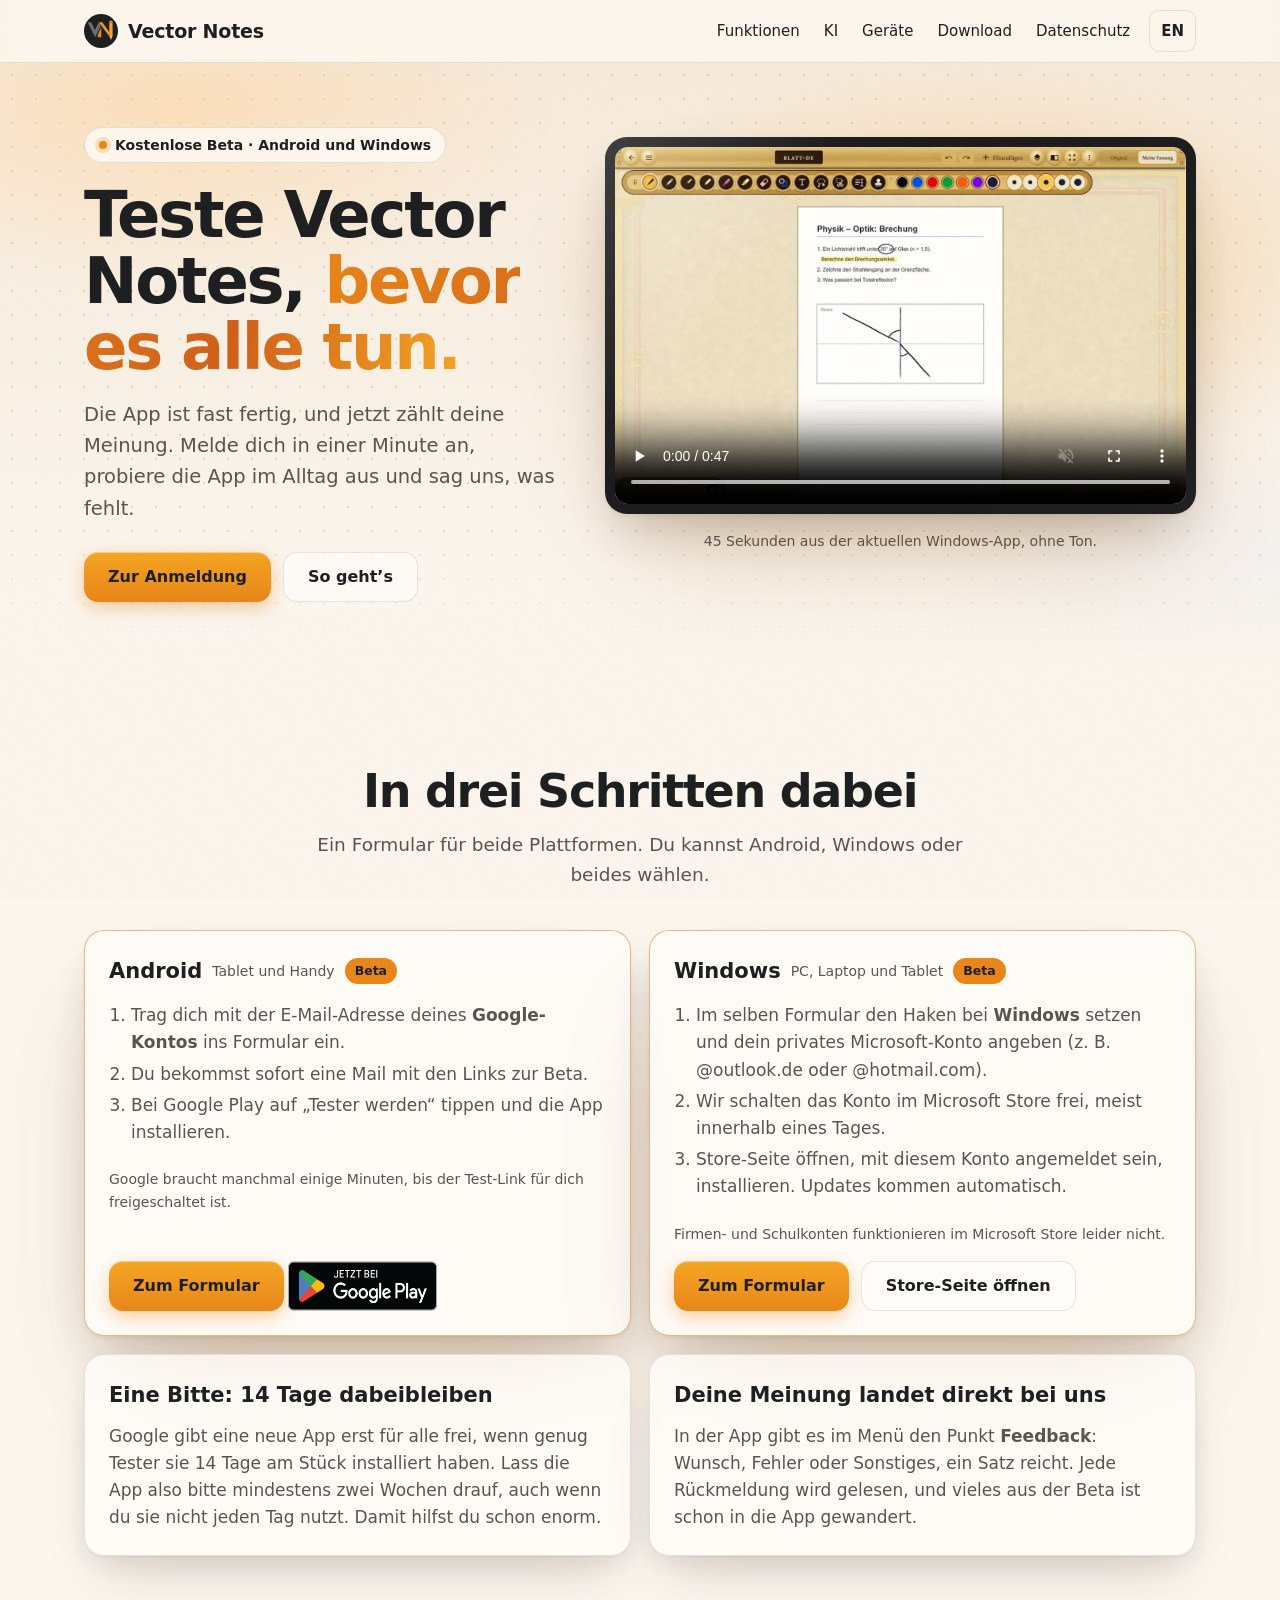
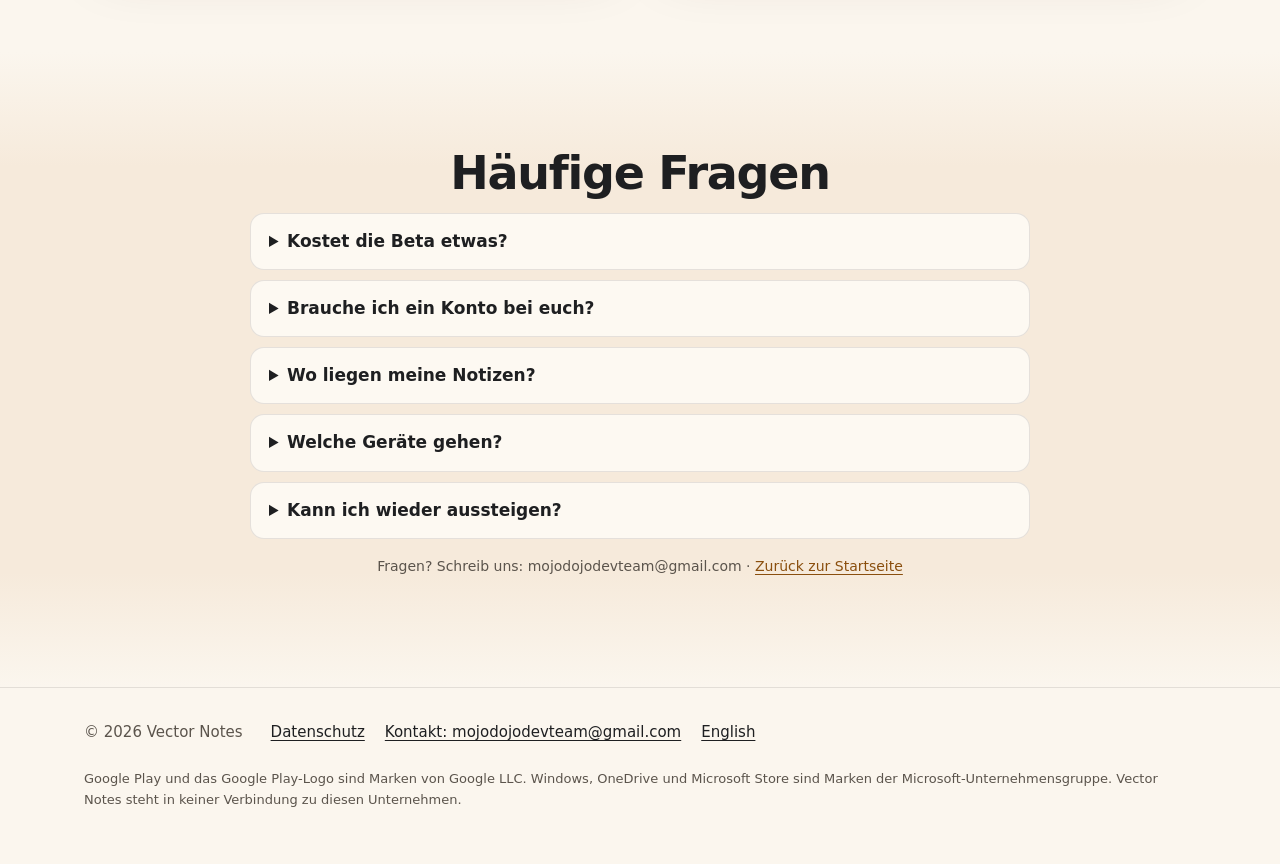
==== beta/index.html @ 4ed4c6bd "Beta-Seite /beta (de/en) mit 45-Sekunden-Video, Windows-Beta, Design-Bilder - Neue Seite /beta und /" ====
<!doctype html>
<html lang="de">
<head>
<meta charset="utf-8">
<meta name="viewport" content="width=device-width, initial-scale=1">
<title>Vector Notes Beta testen – Android und Windows</title>
<meta name="description" content="Jetzt Beta-Tester für Vector Notes werden: kostenlos für Android-Tablets, Handys und Windows. In einer Minute angemeldet.">
<meta name="robots" content="index,follow">
<link rel="canonical" href="https://vectornotes.de/beta/">
<link rel="alternate" hreflang="de" href="https://vectornotes.de/beta/">
<link rel="alternate" hreflang="en" href="https://vectornotes.de/en/beta/">
<link rel="alternate" hreflang="x-default" href="https://vectornotes.de/beta/">
<meta name="theme-color" content="#fbf3e8" media="(prefers-color-scheme: light)">
<meta name="theme-color" content="#121110" media="(prefers-color-scheme: dark)">
<link rel="icon" href="/favicon.svg" type="image/svg+xml">
<link rel="icon" href="/img/icon-192.png" type="image/png" sizes="192x192">
<link rel="apple-touch-icon" href="/img/apple-touch-icon.png">
<meta property="og:type" content="website">
<meta property="og:site_name" content="Vector Notes">
<meta property="og:title" content="Vector Notes Beta testen – Android und Windows">
<meta property="og:description" content="Jetzt Beta-Tester für Vector Notes werden: kostenlos für Android-Tablets, Handys und Windows. In einer Minute angemeldet.">
<meta property="og:url" content="https://vectornotes.de/beta/">
<meta property="og:image" content="https://vectornotes.de/img/og-de.jpg">
<meta property="og:image:width" content="1024">
<meta property="og:image:height" content="500">
<meta property="og:locale" content="de_DE">
<meta name="twitter:card" content="summary_large_image">
<link rel="stylesheet" href="/assets/site.css?v=6">
<style>
.beta-hero .hero-raster{grid-template-columns:1fr 1.25fr}
.beta-video{border-radius:18px;padding:8px}
.beta-video video{display:block;width:100%;height:auto;border-radius:11px;background:#000}
.beta-schritte{display:grid;grid-template-columns:1fr 1fr;gap:18px}
.beta-schritte .p h3 small{font-size:14px;font-weight:500;color:var(--leise)}
.beta-schritte .p .hinweis{font-size:14px}
.beta-zwei{display:grid;grid-template-columns:1fr 1fr;gap:18px;margin-top:18px}
.beta-faq{max-width:780px;margin:0 auto;display:grid;gap:10px}
.beta-faq details{background:var(--karte);border:1px solid var(--linie);border-radius:14px;padding:14px 18px}
.beta-faq summary{cursor:pointer;font-weight:650}
.beta-faq p{margin:8px 0 0;color:var(--leise)}
@media (max-width:900px){.beta-hero .hero-raster,.beta-schritte,.beta-zwei{grid-template-columns:1fr}}
</style>
<script>document.documentElement.classList.add('js')</script>
</head>
<body>
<a class="skip" href="#inhalt">Zum Inhalt springen</a>
<header class="kopf"><div class="wrap">
<a class="marke" href="/"><img src="/favicon.svg" width="34" height="34" alt="">Vector Notes</a>
<nav aria-label="Hauptmenü"><a class="weg" href="/#alles">Funktionen</a><a class="weg" href="/#ki">KI</a><a class="weg" href="/#geraete">Geräte</a><a class="weg" href="/#plattformen">Download</a><a class="weg2" href="/datenschutz/">Datenschutz</a><a class="sprache" href="/en/beta/" hreflang="en" lang="en" title="English">EN</a></nav>
</div></header>
<main id="inhalt">
<section class="hero beta-hero"><div class="licht" aria-hidden="true"></div><div class="wrap hero-raster">
<div class="hero-text">
<span class="beta-chip">Kostenlose Beta · Android und Windows</span>
<h1>Teste Vector Notes, <em>bevor es alle tun.</em></h1>
<p class="lead">Die App ist fast fertig, und jetzt zählt deine Meinung. Melde dich in einer Minute an, probiere die App im Alltag aus und sag uns, was fehlt.</p>
<div class="aktionen">
<a class="knopf haupt" href="https://forms.gle/gsiJugk7ive3VTEFA" rel="noopener">Zur Anmeldung</a>
<a class="knopf zweit" href="#schritte">So geht’s</a>
</div>
</div>
<figure class="hero-buehne" style="margin:0"><div class="geraet tablet beta-video"><video controls muted loop playsinline preload="metadata" width="1440" height="900" poster="/video/rundgang-de.webp?v=1" aria-label="Vector Notes in 45 Sekunden: Schreiben, Formen, Dokumente und Designs">
<source src="/video/rundgang-de.webm?v=1" type="video/webm"><source src="/video/rundgang-de.mp4?v=1" type="video/mp4"></video></div>
<figcaption class="klein mitte">45 Sekunden aus der aktuellen Windows-App, ohne Ton.</figcaption></figure>
</div></section>

<section class="block" id="schritte" aria-labelledby="h-s"><div class="wrap">
<div class="kopfzeile"><h2 id="h-s">In drei Schritten dabei</h2><p class="einleitung">Ein Formular für beide Plattformen. Du kannst Android, Windows oder beides wählen.</p></div>
<div class="beta-schritte">
<article class="p haupt-p" id="android"><h3>Android <small>Tablet und Handy</small> <span class="status an">Beta</span></h3>
<ol><li>Trag dich mit der E-Mail-Adresse deines <b>Google-Kontos</b> ins Formular ein.</li><li>Du bekommst sofort eine Mail mit den Links zur Beta.</li><li>Bei Google Play auf „Tester werden“ tippen und die App installieren.</li></ol>
<p class="hinweis">Google braucht manchmal einige Minuten, bis der Test-Link für dich freigeschaltet ist.</p>
<div class="aktionen"><a class="knopf haupt" href="https://forms.gle/gsiJugk7ive3VTEFA" rel="noopener">Zum Formular</a>
<a class="badge-play" href="https://play.google.com/apps/testing/app.vectornotes" rel="noopener"><img src="/img/google-play-de.png" width="646" height="250" alt="Jetzt bei Google Play" loading="lazy"></a></div>
</article>
<article class="p haupt-p" id="windows"><h3>Windows <small>PC, Laptop und Tablet</small> <span class="status an">Beta</span></h3>
<ol><li>Im selben Formular den Haken bei <b>Windows</b> setzen und dein privates Microsoft-Konto angeben (z.&nbsp;B. @outlook.de oder @hotmail.com).</li><li>Wir schalten das Konto im Microsoft Store frei, meist innerhalb eines Tages.</li><li>Store-Seite öffnen, mit diesem Konto angemeldet sein, installieren. Updates kommen automatisch.</li></ol>
<p class="hinweis">Firmen- und Schulkonten funktionieren im Microsoft Store leider nicht.</p>
<div class="aktionen"><a class="knopf haupt" href="https://forms.gle/gsiJugk7ive3VTEFA" rel="noopener">Zum Formular</a>
<a class="knopf zweit" href="https://apps.microsoft.com/detail/restricted/9N9Q262PTVDD" rel="noopener">Store-Seite öffnen</a></div>
</article>
</div>
<div class="beta-zwei">
<article class="p"><h3>Eine Bitte: 14 Tage dabeibleiben</h3><p>Google gibt eine neue App erst für alle frei, wenn genug Tester sie 14 Tage am Stück installiert haben. Lass die App also bitte mindestens zwei Wochen drauf, auch wenn du sie nicht jeden Tag nutzt. Damit hilfst du schon enorm.</p></article>
<article class="p"><h3>Deine Meinung landet direkt bei uns</h3><p>In der App gibt es im Menü den Punkt <b>Feedback</b>: Wunsch, Fehler oder Sonstiges, ein Satz reicht. Jede Rückmeldung wird gelesen, und vieles aus der Beta ist schon in die App gewandert.</p></article>
</div>
</div></section>

<section class="block farbig" aria-labelledby="h-f"><div class="wrap">
<div class="kopfzeile"><h2 id="h-f">Häufige Fragen</h2></div>
<div class="beta-faq"><details><summary>Kostet die Beta etwas?</summary><p>Nein. Die Beta ist kostenlos, ohne Werbung und ohne Abo.</p></details><details><summary>Brauche ich ein Konto bei euch?</summary><p>Nein. Für die Anmeldung reicht die Adresse deines Google- bzw. Microsoft-Kontos, damit der Store dich freischalten kann. In der App selbst brauchst du kein Konto.</p></details><details><summary>Wo liegen meine Notizen?</summary><p>Auf deinem Gerät. Wenn du willst, gleicht die App sie über dein eigenes Google Drive oder OneDrive ab. Details stehen in der <a href="/datenschutz/">Datenschutzerklärung</a>.</p></details><details><summary>Welche Geräte gehen?</summary><p>Android-Tablets und -Handys sowie Windows-PCs, -Laptops und -Tablets. Am besten mit Stift, es geht aber auch mit Finger, Maus und Tastatur.</p></details><details><summary>Kann ich wieder aussteigen?</summary><p>Ja, jederzeit: App deinstallieren und bei Google Play „Test verlassen“ wählen.</p></details></div>
<p class="klein mitte">Fragen? Schreib uns: mojodojodevteam@gmail.com · <a href="/">Zurück zur Startseite</a></p>
</div></section>
</main>
<footer class="fuss"><div class="wrap">
<span>© 2026 Vector Notes</span>
<nav aria-label="Footer"><a href="/datenschutz/">Datenschutz</a><a href="mailto:mojodojodevteam@gmail.com">Kontakt: mojodojodevteam@gmail.com</a><a href="/en/beta/" hreflang="en">English</a></nav>
<p class="marken">Google Play und das Google Play-Logo sind Marken von Google LLC. Windows, OneDrive und Microsoft Store sind Marken der Microsoft-Unternehmensgruppe. Vector Notes steht in keiner Verbindung zu diesen Unternehmen.</p>
</div></footer>
<script src="/assets/site.js?v=6" defer></script>
</body>
</html>
---- assets/site.css ----
/* Vector Notes – Produktseite. Farben und Schrift wie in der App (src/index.css) und den Store-Grafiken.
   Keine externen Schriften, keine Bibliotheken. Bewegung nur ohne „Bewegung reduzieren“. */
:root {
  color-scheme: light dark;
  --bg: #fbf6ee;
  --bg-2: #f6eadb;
  --karte: rgba(255, 253, 249, 0.78);
  --karte-voll: #fffdf9;
  --text: #1e1f21;
  --leise: #5b544c;
  --linie: rgba(30, 31, 33, 0.11);
  --punkt: rgba(160, 110, 50, 0.22);
  --orange: #e8861a;
  --orange-hell: #f5a623;
  --primary: #8a4f0e;
  --knopf-text: #1e1f21;
  --rahmen: #1d1d1f;
  --glanz: rgba(255, 255, 255, 0.65);
  --licht-1: rgba(245, 166, 35, 0.28);
  --licht-2: rgba(255, 214, 160, 0.55);
  --licht-3: rgba(120, 160, 255, 0.10);
  --schatten: 0 1px 2px rgba(60, 35, 10, 0.06), 0 8px 24px rgba(60, 35, 10, 0.08), 0 30px 60px -20px rgba(60, 35, 10, 0.18);
  --schatten-gross: 0 2px 4px rgba(60, 35, 10, 0.06), 0 24px 48px -12px rgba(60, 35, 10, 0.22), 0 60px 120px -40px rgba(140, 80, 20, 0.30);
  --rund: 20px;
  --max: 1160px;
  --sans: "Segoe UI Variable Display", "Segoe UI", system-ui, -apple-system, Roboto, "Helvetica Neue", Arial, sans-serif;
  --hand: "Segoe Print", "Bradley Hand", "Comic Neue", "Chalkboard SE", cursive;
  --korn: url("data:image/svg+xml,%3Csvg xmlns='http://www.w3.org/2000/svg' width='160' height='160'%3E%3Cfilter id='n'%3E%3CfeTurbulence type='fractalNoise' baseFrequency='.85' numOctaves='3' stitchTiles='stitch'/%3E%3CfeColorMatrix values='0 0 0 0 .45 0 0 0 0 .32 0 0 0 0 .18 0 0 0 .55 0'/%3E%3C/filter%3E%3Crect width='100%25' height='100%25' filter='url(%23n)'/%3E%3C/svg%3E");
}
@media (prefers-color-scheme: dark) {
  :root {
    --bg: #121110;
    --bg-2: #191612;
    --karte: rgba(32, 30, 28, 0.72);
    --karte-voll: #1d1b19;
    --text: #efebe6;
    --leise: #b7afa5;
    --linie: rgba(255, 255, 255, 0.10);
    --punkt: rgba(255, 190, 120, 0.12);
    --primary: #f0b25a;
    --rahmen: #050505;
    --glanz: rgba(255, 255, 255, 0.10);
    --licht-1: rgba(232, 134, 26, 0.22);
    --licht-2: rgba(232, 134, 26, 0.08);
    --licht-3: rgba(110, 140, 255, 0.10);
    --schatten: 0 1px 2px rgba(0, 0, 0, 0.4), 0 8px 24px rgba(0, 0, 0, 0.35), 0 30px 60px -20px rgba(0, 0, 0, 0.6);
    --schatten-gross: 0 2px 4px rgba(0, 0, 0, 0.4), 0 24px 48px -12px rgba(0, 0, 0, 0.6), 0 60px 120px -40px rgba(232, 134, 26, 0.18);
  }
}
* { box-sizing: border-box; }
html { scroll-behavior: smooth; -webkit-text-size-adjust: 100%; }
html, body { overflow-x: clip; }
body { margin: 0; background: var(--bg); color: var(--text); font: 17px/1.6 var(--sans); }
/* Papierkorn ueber der ganzen Seite, sehr leise */
body::before { content: ""; position: fixed; inset: 0; pointer-events: none; z-index: 100; background: var(--korn); opacity: .05; mix-blend-mode: multiply; }
@media (prefers-color-scheme: dark) { body::before { mix-blend-mode: screen; opacity: .035; } }
img, video { max-width: 100%; height: auto; display: block; }
a { color: var(--primary); text-underline-offset: 3px; }
a:focus-visible, button:focus-visible, summary:focus-visible, [tabindex]:focus-visible { outline: 3px solid var(--orange); outline-offset: 3px; border-radius: 8px; }
.wrap { max-width: var(--max); margin: 0 auto; padding: 0 16px; }
@media (min-width: 700px) { .wrap { padding: 0 24px; } }
.skip { position: absolute; left: -9999px; top: 8px; background: var(--karte-voll); padding: 8px 12px; z-index: 200; }
.skip:focus { left: 8px; }
.mitte { text-align: center; }

/* Kopf: Glas */
.kopf { position: sticky; top: 0; z-index: 50; background: color-mix(in srgb, var(--bg) 72%, transparent);
  backdrop-filter: saturate(1.6) blur(16px); -webkit-backdrop-filter: saturate(1.6) blur(16px); border-bottom: 1px solid var(--linie); }
.kopf .wrap { display: flex; align-items: center; gap: 16px; min-height: 62px; }
.marke { display: flex; align-items: center; gap: 10px; color: var(--text); text-decoration: none; font-weight: 800; font-size: 19px; letter-spacing: -0.01em; }
.marke img { width: 34px; height: 34px; }
.kopf nav { margin-left: auto; display: flex; align-items: center; gap: 2px; }
.kopf nav a { color: var(--text); text-decoration: none; font-size: 15px; padding: 8px 11px; border-radius: 10px; transition: background .2s; }
.kopf nav a:hover { background: var(--linie); }
.kopf nav a.sprache { border: 1px solid var(--linie); font-weight: 600; margin-left: 6px; }
@media (max-width: 860px) { .kopf nav a.weg { display: none; } }

/* Hero */
.hero { position: relative; overflow: hidden; padding-bottom: 28px;
  background: radial-gradient(var(--punkt) 1.1px, transparent 1.25px) 0 0 / 24px 24px, linear-gradient(180deg, var(--bg-2), var(--bg) 85%); }
.hero::after { content: ""; position: absolute; inset: auto 0 0 0; height: 160px; background: linear-gradient(transparent, var(--bg)); pointer-events: none; }
.licht { position: absolute; inset: -20% -10% auto -10%; height: 140%; pointer-events: none;
  background: radial-gradient(40% 35% at 72% 38%, var(--licht-1), transparent 70%), radial-gradient(35% 30% at 20% 20%, var(--licht-2), transparent 70%), radial-gradient(30% 30% at 90% 80%, var(--licht-3), transparent 70%); }
.hero-raster { position: relative; z-index: 1; display: grid; grid-template-columns: 1fr 1.3fr; gap: 48px; align-items: center; padding-top: 64px; padding-bottom: 40px; }
.beta-chip { display: inline-flex; align-items: center; gap: 8px; font-size: 14px; font-weight: 600; padding: 6px 14px; border-radius: 999px;
  background: var(--karte); border: 1px solid var(--linie); color: var(--text); backdrop-filter: blur(8px); -webkit-backdrop-filter: blur(8px); }
.beta-chip::before { content: ""; width: 8px; height: 8px; border-radius: 50%; background: var(--orange); box-shadow: 0 0 0 4px color-mix(in srgb, var(--orange) 22%, transparent); }
.beta-chip svg { width: 18px; height: 18px; color: var(--orange); }
.ki-chip::before { display: none; }
h1 { font-size: clamp(38px, 5.4vw, 64px); line-height: 1.03; letter-spacing: -0.035em; margin: 20px 0 18px; font-weight: 800; }
h1 em { font-style: normal; background: linear-gradient(100deg, var(--orange), #d0601a 60%, var(--orange-hell)); -webkit-background-clip: text; background-clip: text; color: transparent; }
.lead { font-size: clamp(17px, 1.6vw, 19.5px); color: var(--leise); margin: 0 0 28px; max-width: 34em; }
.aktionen { display: flex; flex-wrap: wrap; align-items: center; gap: 12px; }
.knopf { display: inline-flex; align-items: center; justify-content: center; gap: 8px; min-height: 50px; padding: 0 24px; border-radius: 14px;
  font-weight: 700; font-size: 16px; text-decoration: none; border: 0; cursor: pointer; transition: transform .2s, box-shadow .2s, background .2s; }
.knopf.haupt { background: linear-gradient(180deg, var(--orange-hell), var(--orange)); color: var(--knopf-text);
  box-shadow: 0 1px 0 rgba(255, 255, 255, .45) inset, 0 6px 18px rgba(232, 134, 26, 0.38); }
.knopf.haupt:hover { transform: translateY(-1px); box-shadow: 0 1px 0 rgba(255, 255, 255, .45) inset, 0 10px 26px rgba(232, 134, 26, 0.45); }
.knopf.zweit { background: var(--karte); color: var(--text); border: 1px solid var(--linie); }
.badge-play { display: inline-block; line-height: 0; }
.badge-play img { height: 64px; width: auto; margin: -8px; } /* offizielles Abzeichen, unveraendert, eigener Rand im Bild */
.klein { font-size: 14px; color: var(--leise); margin-top: 16px; }
@media (max-width: 900px) { .hero-raster { grid-template-columns: 1fr; padding-top: 40px; gap: 36px; } }

/* Geraete-Rahmen */
.geraet { position: relative; background: var(--rahmen); box-shadow: var(--schatten-gross); }
.geraet img, .geraet video { width: 100%; }
.geraet::after { content: ""; position: absolute; inset: 0; border-radius: inherit; pointer-events: none;
  background: linear-gradient(125deg, var(--glanz), transparent 28%, transparent 70%, rgba(255, 255, 255, .06)); mix-blend-mode: soft-light; }
.geraet.tablet { border-radius: 22px; padding: 10px; }
.geraet.tablet img, .geraet.tablet video { border-radius: 13px; aspect-ratio: 16 / 10; object-fit: cover; background: #e9e4dc; }
.geraet.tablet.klein { border-radius: 18px; padding: 8px; }
.geraet.tablet.klein video { border-radius: 11px; }
.geraet.handy { border-radius: 30px; padding: 7px; }
.geraet.handy img { border-radius: 24px; aspect-ratio: 1082 / 2402; object-fit: cover; }
.hero-buehne { position: relative; perspective: 1400px; padding: 0 0 40px; }
.hero-buehne .tablet { transform-origin: 50% 50%; }
.hero-buehne .handy { position: absolute; width: 23%; min-width: 108px; right: -2%; bottom: 0; transform: rotate(4deg); }
@media (max-width: 900px) { .hero-buehne .handy { right: 2%; } }

/* Vertrauensleiste */
.vertrauen { position: relative; z-index: 1; display: flex; flex-wrap: wrap; justify-content: center; gap: 10px; list-style: none; margin: 8px auto 0; padding-top: 0; padding-bottom: 0; }
.vertrauen li { font-size: 14.5px; font-weight: 600; padding: 8px 14px 8px 32px; border-radius: 999px; background: var(--karte); border: 1px solid var(--linie);
  position: relative; backdrop-filter: blur(8px); -webkit-backdrop-filter: blur(8px); }
.vertrauen li::before { content: ""; position: absolute; left: 13px; top: 50%; width: 10px; height: 6px; margin-top: -5px; border: solid var(--orange); border-width: 0 0 2.5px 2.5px; transform: rotate(-45deg); }

/* Abschnitte */
section.block { position: relative; padding: 96px 0; }
section.block.farbig { background: linear-gradient(180deg, var(--bg), var(--bg-2) 18%, var(--bg-2) 82%, var(--bg)); }
h2 { font-size: clamp(30px, 3.8vw, 46px); line-height: 1.1; letter-spacing: -0.028em; margin: 0 0 14px; font-weight: 800; }
.einleitung { color: var(--leise); max-width: 680px; margin: 0 0 40px; font-size: 18.5px; }
.kopfzeile { text-align: center; }
.kopfzeile .einleitung { margin-left: auto; margin-right: auto; }
@media (max-width: 700px) { section.block { padding: 68px 0; } }

/* Alles in einer App */
.saeulen { display: grid; grid-template-columns: repeat(4, 1fr); gap: 18px; position: relative; }
.saeulen::before { content: ""; position: absolute; left: 10%; right: 10%; top: 44px; height: 2px; background: repeating-linear-gradient(90deg, var(--orange) 0 8px, transparent 8px 16px); opacity: .35; }
.saeule, .f, .p { background: var(--karte); border: 1px solid var(--linie); border-radius: var(--rund); padding: 24px; box-shadow: var(--schatten);
  backdrop-filter: blur(10px); -webkit-backdrop-filter: blur(10px); transition: transform .35s cubic-bezier(.2, .7, .2, 1), box-shadow .35s; }
.saeule { position: relative; text-align: center; }
.saeule svg, .f svg, .spot-text svg { width: 44px; height: 44px; padding: 10px; border-radius: 14px; color: var(--orange);
  background: linear-gradient(145deg, color-mix(in srgb, var(--orange) 16%, var(--karte-voll)), var(--karte-voll)); border: 1px solid var(--linie); margin-bottom: 12px; }
.saeule svg { width: 56px; height: 56px; padding: 13px; border-radius: 18px; }
.saeule h3, .f h3 { margin: 0 0 6px; font-size: 19px; letter-spacing: -0.01em; }
.saeule p, .f p { margin: 0; color: var(--leise); font-size: 15.5px; }
@media (hover: hover) { .saeule:hover, .f:hover { transform: translateY(-4px); box-shadow: var(--schatten-gross); } }
@media (max-width: 960px) { .saeulen { grid-template-columns: repeat(2, 1fr); } .saeulen::before { display: none; } }
@media (max-width: 520px) { .saeulen { grid-template-columns: 1fr; } }

/* Karussell (Videos und Bilder): Scroll-Snap, Wischen, Pfeile, Reiter */
.karussell { position: relative; width: 100vw; margin-left: calc(50% - 50vw); }
.spur { display: flex; gap: 22px; overflow-x: auto; scroll-snap-type: x mandatory; scroll-behavior: smooth; scrollbar-width: none; padding: 10px 4px 26px; overscroll-behavior-x: contain; }
.spur::-webkit-scrollbar { display: none; }
.folie { flex: 0 0 auto; scroll-snap-align: center; margin: 0; }
.clips-k .folie { width: min(900px, 88%); transition: opacity .4s, transform .5s cubic-bezier(.2, .7, .2, 1); }
.clips-k .folie:not(.aktiv) { opacity: .45; transform: scale(.94); }
.clips-k .spur { padding-left: calc(50vw - min(450px, 44vw)); padding-right: calc(50vw - min(450px, 44vw)); }
.bilder-k .spur { padding-left: calc(50vw - min(380px, 43vw)); padding-right: calc(50vw - min(380px, 43vw)); }
.clip figcaption { padding: 16px 6px 0; text-align: center; }
.clip figcaption b { display: block; font-size: 18px; }
.clip figcaption span { color: var(--leise); font-size: 15.5px; }
.reiter { display: flex; flex-wrap: wrap; justify-content: center; gap: 6px; margin: 0 auto 18px; padding: 5px; width: fit-content; max-width: 100%;
  border-radius: 999px; background: var(--karte); border: 1px solid var(--linie); backdrop-filter: blur(10px); -webkit-backdrop-filter: blur(10px); }
.reiter button { font: inherit; font-size: 14.5px; font-weight: 600; border: 0; background: transparent; color: var(--text); padding: 8px 16px; border-radius: 999px; cursor: pointer; transition: background .25s, color .25s; }
.reiter button[aria-selected="true"] { background: var(--text); color: var(--bg); }
.steuer { display: flex; justify-content: center; align-items: center; gap: 14px; }
.pfeil { width: 46px; height: 46px; border-radius: 50%; border: 1px solid var(--linie); background: var(--karte); color: var(--text); font-size: 26px; line-height: 1;
  cursor: pointer; box-shadow: var(--schatten); transition: transform .2s; backdrop-filter: blur(8px); -webkit-backdrop-filter: blur(8px); }
.pfeil:hover { transform: scale(1.06); }
.pfeil:disabled { opacity: .35; cursor: default; transform: none; }
.punkte { display: flex; gap: 6px; }
.punkte i { width: 7px; height: 7px; border-radius: 50%; background: var(--linie); transition: width .3s, background .3s; }
.punkte i.an { width: 22px; border-radius: 4px; background: var(--orange); }
.bilder-k .folie { width: min(760px, 86%); }
.bilder-k .folie img { border-radius: 14px; border: 1px solid var(--linie); box-shadow: var(--schatten); aspect-ratio: 16 / 10; object-fit: cover; }
.bilder-k figcaption { font-size: 15px; color: var(--leise); margin-top: 10px; text-align: center; }
.handys { display: grid; grid-template-columns: repeat(4, minmax(0, 220px)); justify-content: center; gap: 22px; margin-top: 48px; }
.handys figure { margin: 0; }
.handys figcaption { text-align: center; }
@media (max-width: 760px) { .handys { grid-template-columns: repeat(2, minmax(0, 200px)); } .clips-k .folie { width: 92%; } .clips-k .spur { padding-left: 4vw; padding-right: 4vw; } }

/* Zweispaltig (Geraete, KI) */
.zwei { display: grid; grid-template-columns: 1fr 1fr; gap: 56px; align-items: center; }
.zwei .einleitung { margin-bottom: 18px; }
.ki-zwei { grid-template-columns: 0.9fr 1.1fr; }
@media (max-width: 900px) { .zwei, .ki-zwei { grid-template-columns: 1fr; gap: 36px; } }
.ger-liste { list-style: none; padding: 0; margin: 24px 0 0; display: grid; gap: 10px; }
.ger-liste li { display: grid; grid-template-columns: auto 1fr; gap: 2px 12px; align-items: center; padding: 14px 18px; border-radius: 16px; background: var(--karte); border: 1px solid var(--linie); }
.ger-liste b { font-size: 17px; }
.ger-liste .status { justify-self: start; }
.ger-liste small { grid-column: 1 / -1; color: var(--leise); font-size: 14.5px; }
.status { font-size: 12.5px; font-weight: 700; padding: 3px 10px; border-radius: 999px; background: color-mix(in srgb, var(--leise) 14%, transparent); color: var(--text); white-space: nowrap; }
.status.an { background: var(--orange); color: var(--knopf-text); }

/* Orbit-Grafik */
.orbit-rahmen { max-width: 460px; margin: 0 auto; width: 100%; }
.orbit { width: 100%; height: auto; overflow: visible; }
.o-bahn { fill: none; stroke: var(--linie); stroke-width: 1.5; stroke-dasharray: 2 7; }
.o-linien path { fill: none; stroke: var(--orange); stroke-width: 2; stroke-dasharray: 5 7; opacity: .7; }
.o-kreis { fill: var(--karte-voll); stroke: var(--linie); }
.o-wolke { fill: none; stroke: var(--orange); stroke-width: 3; stroke-linejoin: round; }
.o-geraet rect:first-child { fill: var(--rahmen); }
.o-schirm { fill: var(--karte-voll); }
.o-schrift { fill: none; stroke: #2a5bd7; stroke-width: 2; stroke-linecap: round; }
.orbit text { font: 700 15px var(--sans); fill: var(--text); text-anchor: middle; }
.orbit .o-klein { paint-order: stroke; stroke: var(--bg-2); stroke-width: 6px; stroke-linejoin: round; }
.orbit .o-status, .orbit .o-klein { font-size: 12px; font-weight: 600; fill: var(--leise); }
.o-geraet.an .o-status { fill: var(--primary); }
.o-geraet:not(.an) rect:first-child { opacity: .78; }
@media (prefers-reduced-motion: no-preference) {
  .o-linien path { animation: fluss 1.6s linear infinite; }
  .o-bahn { animation: dreh 60s linear infinite; transform-origin: 210px 210px; }
  .o-mitte { animation: atem 4s ease-in-out infinite; transform-origin: 210px 210px; }
}
@keyframes fluss { to { stroke-dashoffset: -24; } }
@keyframes dreh { to { transform: rotate(360deg); } }
@keyframes atem { 50% { transform: scale(1.04); } }

/* KI */
.ki-punkte { margin: 0 0 22px; display: grid; gap: 14px; }
.ki-punkte div { padding-left: 16px; border-left: 3px solid var(--orange); }
.ki-punkte dt { font-weight: 700; }
.ki-punkte dd { margin: 0; color: var(--leise); font-size: 15.5px; }
.chips { list-style: none; padding: 0; margin: 0; display: flex; flex-wrap: wrap; gap: 8px; }
.chips li { font-size: 14px; font-weight: 600; padding: 6px 13px; border-radius: 999px; border: 1px solid var(--linie); background: var(--karte); }
.schwebe { margin: 0; }
.schwebe figcaption { text-align: center; }

/* Einblicke: abwechselnd Text / Bild */
.spot { display: grid; grid-template-columns: 0.85fr 1.15fr; gap: 56px; align-items: center; margin: 0 0 88px; }
.spot:last-child { margin-bottom: 0; }
.spot.links { grid-template-columns: 1.15fr 0.85fr; }
.spot.links .spot-text { order: 2; }
.spot-text h3 { font-size: clamp(22px, 2.4vw, 28px); letter-spacing: -0.02em; line-height: 1.2; margin: 4px 0 10px; }
.spot-text p { color: var(--leise); margin: 0; font-size: 17px; }
.spot-bild { perspective: 1400px; }
@media (max-width: 900px) { .spot, .spot.links { grid-template-columns: 1fr; gap: 24px; margin-bottom: 64px; } .spot.links .spot-text { order: 0; } }

/* Funktionsraster */
.raster { display: grid; grid-template-columns: repeat(3, 1fr); gap: 18px; }
@media (max-width: 960px) { .raster { grid-template-columns: repeat(2, 1fr); } }
@media (max-width: 600px) { .raster { grid-template-columns: 1fr; } }

/* Plattformen */
.plattformen { display: grid; grid-template-columns: 1.4fr 1fr 1fr; gap: 18px; }
.p { display: flex; flex-direction: column; gap: 10px; }
.haupt-p { border: 1px solid color-mix(in srgb, var(--orange) 45%, var(--linie)); box-shadow: var(--schatten-gross); }
.p h3 { margin: 0; font-size: 21px; display: flex; align-items: center; gap: 10px; flex-wrap: wrap; }
.p ol { margin: 4px 0 8px; padding-left: 22px; color: var(--leise); }
.p ol li { margin-bottom: 4px; }
.p p { margin: 0; color: var(--leise); }
.p .aktionen { margin-top: auto; padding-top: 6px; }
.knopf[aria-disabled="true"] { background: transparent; color: var(--leise); border: 1px dashed var(--linie); cursor: default; box-shadow: none; }
@media (max-width: 960px) { .plattformen { grid-template-columns: 1fr; } }

/* Datenschutz kurz */
.privat { display: grid; grid-template-columns: repeat(4, 1fr); gap: 18px; margin-top: 8px; }
.privat div { border-left: 4px solid var(--orange); padding: 4px 0 4px 14px; }
.privat b { display: block; }
.privat span { color: var(--leise); font-size: 15px; }
@media (max-width: 860px) { .privat { grid-template-columns: 1fr 1fr; } }
@media (max-width: 520px) { .privat { grid-template-columns: 1fr; } }

/* Rechtstext */
.recht { max-width: 780px; font-size: 16px; }
.recht h2 { font-size: 28px; margin-top: 8px; }
.recht h3 { font-size: 17px; margin: 24px 0 4px; }
.recht .muted { color: var(--leise); }
.recht hr { border: 0; border-top: 1px solid var(--linie); margin: 40px 0; }

/* Fuss */
.fuss { border-top: 1px solid var(--linie); padding: 32px 0 40px; font-size: 15px; color: var(--leise); }
.fuss .wrap { display: flex; flex-wrap: wrap; gap: 12px 28px; align-items: center; }
.fuss nav { display: flex; flex-wrap: wrap; gap: 8px 20px; }
.fuss a { color: var(--text); }
.fuss .marken { flex-basis: 100%; font-size: 13px; }
[id] { scroll-margin-top: 76px; }

/* Einblenden beim Scrollen (nur mit JS und ohne „Bewegung reduzieren“) */
@media (prefers-reduced-motion: no-preference) {
  .js .r { opacity: 0; transform: translateY(28px); transition: opacity .8s cubic-bezier(.2, .7, .2, 1), transform .8s cubic-bezier(.2, .7, .2, 1); transition-delay: calc(var(--i, 0) * 90ms); }
  .js .r.sichtbar { opacity: 1; transform: none; }
  .js .hero-text > * { animation: auf .9s cubic-bezier(.2, .7, .2, 1) both; }
  .js .hero-text > :nth-child(2) { animation-delay: .08s; } .js .hero-text > :nth-child(3) { animation-delay: .16s; }
  .js .hero-text > :nth-child(4) { animation-delay: .24s; } .js .hero-text > :nth-child(5) { animation-delay: .32s; }
  .js .hero-buehne { animation: auf 1.1s .15s cubic-bezier(.2, .7, .2, 1) both; }
  .js .hero-buehne .handy { animation: schweben 7s 1.2s ease-in-out infinite; }
  [data-tilt] > .geraet, [data-tilt] .geraet.tablet { transition: transform .5s cubic-bezier(.2, .7, .2, 1); }
}
@keyframes auf { from { opacity: 0; transform: translateY(22px); } }
@keyframes schweben { 0%, 100% { transform: rotate(4deg) translateY(0); } 50% { transform: rotate(4deg) translateY(-10px); } }
@media (prefers-reduced-motion: reduce) { html { scroll-behavior: auto; } .spur { scroll-behavior: auto; } }

/* ===== Umbau 07.11.2026: Highlights mit Theme-Akzenten, kompakte Liste, Auf jedem Gerät ===== */
.highlights { display: grid; grid-template-columns: repeat(3, 1fr); gap: 18px; }
.hl { background: var(--karte); border: 1px solid var(--linie); border-radius: var(--rund); box-shadow: var(--schatten); overflow: hidden;
  display: flex; flex-direction: column; backdrop-filter: blur(10px); -webkit-backdrop-filter: blur(10px); transition: transform .35s cubic-bezier(.2, .7, .2, 1), box-shadow .35s; }
@media (hover: hover) { .hl:hover { transform: translateY(-4px); box-shadow: var(--schatten-gross); } }
.hl-bild { height: 172px; position: relative; display: flex; flex-direction: column; align-items: center; justify-content: center; gap: 8px; border-bottom: 1px solid var(--linie); overflow: hidden; }
.hl-bild svg { width: 100%; height: 100%; display: block; }
.hl-text { padding: 18px 24px 24px; }
.hl-thema { font-size: 11.5px; font-weight: 700; letter-spacing: .08em; text-transform: uppercase; color: var(--primary); }
.hl h3 { margin: 6px 0 6px; font-size: 21px; letter-spacing: -0.01em; }
.hl p { margin: 0; color: var(--leise); font-size: 15.5px; }
@media (max-width: 900px) { .highlights { grid-template-columns: 1fr; max-width: 560px; margin: 0 auto; } }

/* Cyberpunk-Look (Farben aus dem App-Thema) */
.hl-bild.cyber { background:
  linear-gradient(#19e3f01c 1px, transparent 1px) 0 0 / 22px 22px,
  linear-gradient(90deg, #19e3f01c 1px, transparent 1px) 0 0 / 22px 22px,
  radial-gradient(circle at 78% 18%, #ff2e7440, transparent 55%),
  radial-gradient(circle at 15% 90%, #19e3f030, transparent 50%), #0e0b1a; }
.cy-hand { font-family: var(--hand); font-size: 31px; line-height: 1.1; color: #ff5a92; transform: rotate(-3deg);
  text-shadow: 0 0 4px #ff2e74, 0 0 16px #ff2e7499; }
.cy-pfeil { position: relative; width: 2px; height: 20px; background: #19e3f0; box-shadow: 0 0 8px #19e3f0; }
.cy-pfeil::after { content: ""; position: absolute; left: -4px; bottom: -2px; width: 7px; height: 7px; border: solid #19e3f0; border-width: 0 2px 2px 0; transform: rotate(45deg); }
.cy-text { font-family: ui-monospace, "Cascadia Mono", Consolas, Menlo, monospace; font-size: 18px; color: #d6fcff; padding: 5px 12px; border-radius: 6px;
  border: 1px solid #19e3f088; background: #19e3f014; text-shadow: 0 0 6px #19e3f0; box-shadow: 0 0 14px #19e3f033, inset 0 0 10px #19e3f01a; }
.cy-text i { display: inline-block; width: 2px; height: 1em; margin-left: 3px; vertical-align: -2px; background: #19e3f0; }
@media (prefers-reduced-motion: no-preference) { .cy-text i { animation: cy-blink 1.1s steps(1) infinite; } }
@keyframes cy-blink { 50% { opacity: 0; } }

/* Blueprint-Look */
.hl-bild.blueprint { background:
  linear-gradient(#ffffff40 1px, transparent 1px) -1px -1px / 80px 80px,
  linear-gradient(90deg, #ffffff40 1px, transparent 1px) -1px -1px / 80px 80px,
  linear-gradient(#ffffff1a 1px, transparent 1px) -1px -1px / 16px 16px,
  linear-gradient(90deg, #ffffff1a 1px, transparent 1px) -1px -1px / 16px 16px,
  radial-gradient(circle at 50% 40%, #1a4fae, #0d3b8c 70%); }
.bp-achsen path { stroke: #ffffffb3; stroke-width: 1.6; fill: none; stroke-linecap: round; stroke-linejoin: round; }
.bp-kurve { stroke: #f2c230; stroke-width: 2.8; fill: none; stroke-linecap: round; }
.bp-frei { stroke: #ffffff70; stroke-width: 2; fill: none; stroke-dasharray: 4 5; stroke-linecap: round; }
.bp-form { stroke: #fff; stroke-width: 2.8; fill: none; }
.bp-pfeil { stroke: #f3ead6; stroke-width: 2; fill: none; stroke-linecap: round; stroke-linejoin: round; }
.bp-text { fill: #f3ead6; font-family: var(--hand); font-size: 19px; }

/* Heller Papier-Look */
.hl-bild.papier { background: radial-gradient(var(--punkt) 1px, transparent 1.2px) 0 0 / 18px 18px, #f1e7d6; }
@media (prefers-color-scheme: dark) { .hl-bild.papier { background: radial-gradient(var(--punkt) 1px, transparent 1.2px) 0 0 / 18px 18px, #26211b; } }
.dok-blatt { fill: #fffdf8; stroke: #0000001a; filter: drop-shadow(0 4px 10px rgba(60, 35, 10, .18)); }
.dok-marker { fill: #f7d23e; opacity: .8; }
.dok-zeilen path { stroke: #1e1f2133; stroke-width: 4; stroke-linecap: round; }
.dok-weg { fill: #fffdf8; stroke: #e8861a; stroke-width: 1.2; stroke-dasharray: 3 3; }
.dok-tinte { stroke: #c0392b; stroke-width: 2.6; fill: none; stroke-linecap: round; stroke-linejoin: round; }

/* Kompakte Liste "Außerdem dabei" */
.mehr-block { margin-top: 44px; }
.mehr-block h3 { text-align: center; font-size: 15px; letter-spacing: .08em; text-transform: uppercase; color: var(--leise); margin: 0 0 14px; }
.mehr { list-style: none; padding: 0; margin: 0; display: grid; grid-template-columns: repeat(3, 1fr); gap: 0 32px; }
.mehr li { padding: 11px 0; border-top: 1px solid var(--linie); }
.mehr b { display: block; font-size: 15.5px; }
.mehr b a { color: inherit; text-decoration-color: var(--orange); text-underline-offset: 3px; }
.mehr span { color: var(--leise); font-size: 14.5px; }
@media (max-width: 900px) { .mehr { grid-template-columns: 1fr 1fr; } }
@media (max-width: 560px) { .mehr { grid-template-columns: 1fr; } }

/* Einblicke: Bildschirmfoto-Karussell unter den Clips */
#einblicke .bilder-k, #highlights .bilder-k { margin-top: 56px; }
.bilder-k figcaption b { color: var(--text); }

/* Auf jedem Gerät */
.nutzung { list-style: none; padding: 0; margin: 6px 0 0; display: grid; gap: 10px; }
.nutzung li { display: grid; grid-template-columns: auto 1fr; gap: 14px; align-items: start; padding: 14px 18px; border-radius: 16px; background: var(--karte); border: 1px solid var(--linie); }
.nutzung li.beste { border-color: color-mix(in srgb, var(--orange) 50%, var(--linie)); box-shadow: var(--schatten); }
.nutzung svg { width: 40px; height: 40px; padding: 9px; border-radius: 12px; color: var(--orange); border: 1px solid var(--linie);
  background: linear-gradient(145deg, color-mix(in srgb, var(--orange) 16%, var(--karte-voll)), var(--karte-voll)); }
.nutzung b { font-size: 17px; }
.nutzung .status { margin-left: 8px; vertical-align: 2px; }
.nutzung p { margin: 2px 0 3px; color: var(--leise); font-size: 15px; }
.nutzung small { display: block; font-size: 13.5px; color: var(--leise); opacity: .85; }
.ger-handys { display: flex; justify-content: center; align-items: flex-start; gap: 22px; }
.ger-handys figure { margin: 0; width: min(210px, 44%); }
.ger-handys figure:nth-child(2) { margin-top: 56px; }
.ger-handys figcaption { text-align: center; }
.ohne-stift { margin-top: 40px; display: grid; grid-template-columns: 1.3fr 1fr; gap: 10px 36px; align-items: center; padding: 22px 26px; border-radius: var(--rund);
  border: 1px dashed color-mix(in srgb, var(--orange) 55%, var(--linie)); background: color-mix(in srgb, var(--orange) 6%, var(--karte)); }
.ohne-stift ul { margin: 8px 0 0; padding-left: 20px; color: var(--leise); font-size: 15px; }
.ohne-stift li { margin: 3px 0; }
.ohne-stift p { margin: 0; color: var(--leise); font-size: 15px; }
.verfuegbar { margin-top: 18px; }
@media (max-width: 900px) { .ger-handys figure { width: min(180px, 42%); } }
@media (max-width: 760px) { .ohne-stift { grid-template-columns: 1fr; padding: 18px 20px; } }
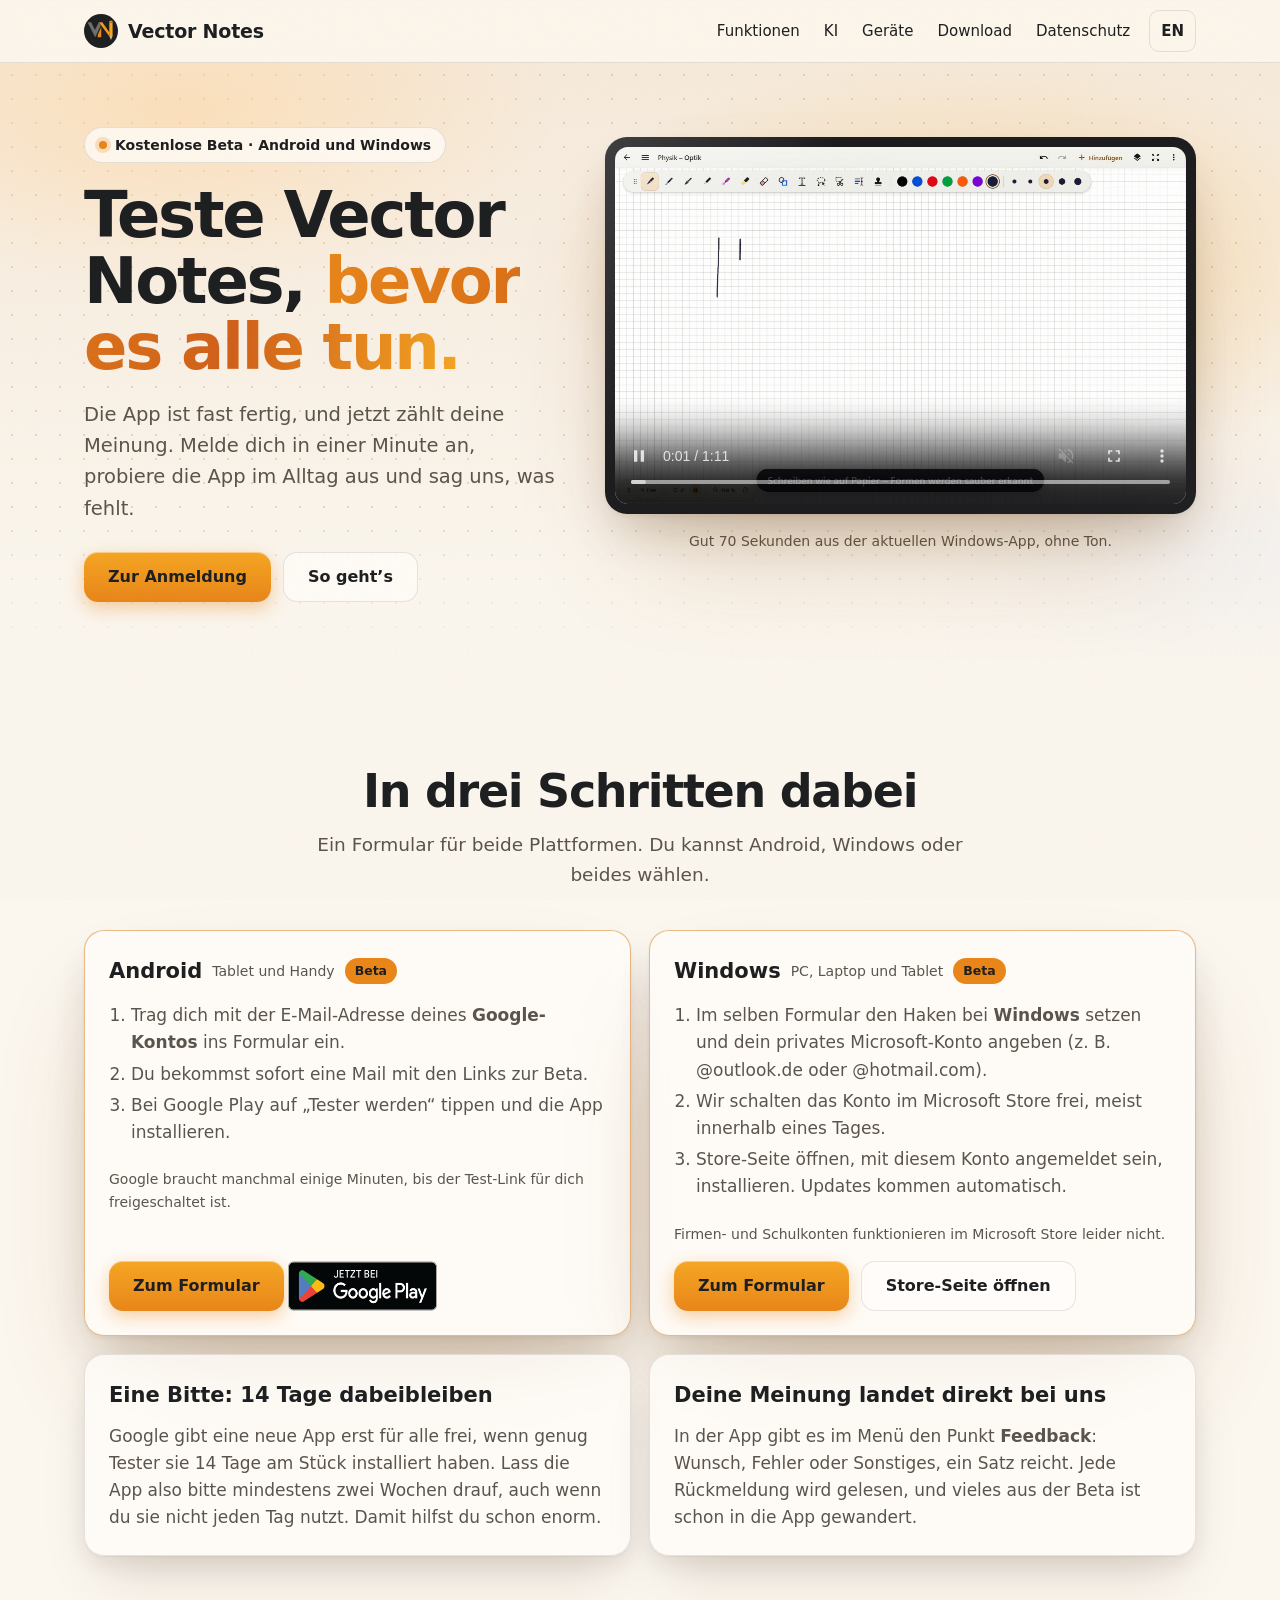
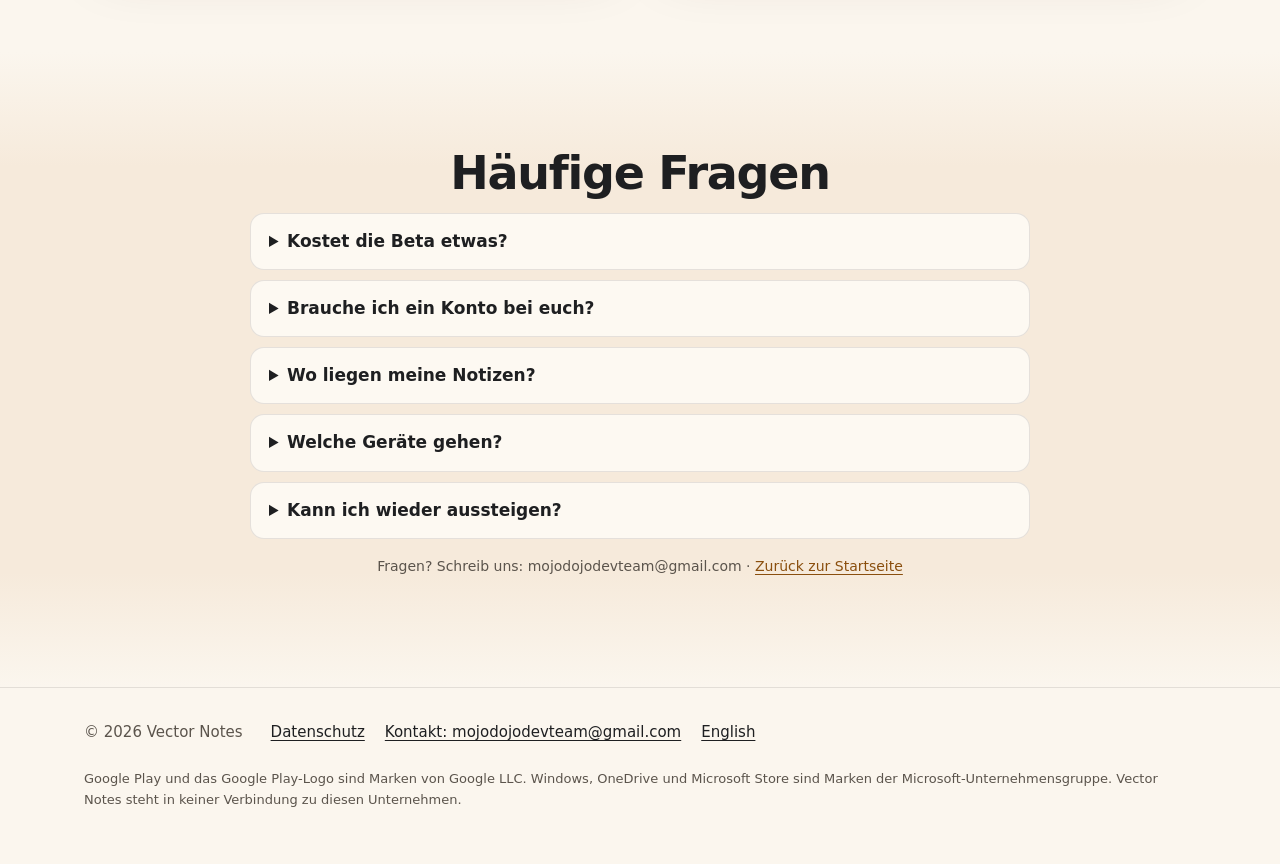
==== commit 8a1aa911: "Beta-Video: Ladefehler behoben, neuer 72-Sekunden-Funktionsfilm, Prüfskript Ursache (wie 3db17cb): D" ====
--- a/beta/index.html
+++ b/beta/index.html
@@ -59,9 +59,9 @@
 <a class="knopf zweit" href="#schritte">So geht’s</a>
 </div>
 </div>
-<figure class="hero-buehne" style="margin:0"><div class="geraet tablet beta-video"><video controls muted loop playsinline preload="metadata" width="1440" height="900" poster="/video/rundgang-de.webp?v=1" aria-label="Vector Notes in 45 Sekunden: Schreiben, Formen, Dokumente und Designs">
-<source src="/video/rundgang-de.webm?v=1" type="video/webm"><source src="/video/rundgang-de.mp4?v=1" type="video/mp4"></video></div>
-<figcaption class="klein mitte">45 Sekunden aus der aktuellen Windows-App, ohne Ton.</figcaption></figure>
+<figure class="hero-buehne" style="margin:0"><div class="geraet tablet beta-video"><video controls muted loop playsinline preload="metadata" width="1440" height="900" poster="/video/funktionen-de.webp?v=1" data-auto aria-label="Vector Notes in gut 70 Sekunden: Schreiben, Formen, Neonstift, Live-Leiste, Seitenleisten, KI mit eigenem Schlüssel, PDF, Cloud, Moodle und Designs">
+<source src="/video/funktionen-de.mp4?v=1" type="video/mp4; codecs=avc1.640028"><source src="/video/funktionen-de.webm?v=1" type="video/webm; codecs=vp9"></video></div>
+<figcaption class="klein mitte">Gut 70 Sekunden aus der aktuellen Windows-App, ohne Ton.</figcaption></figure>
 </div></section>
 
 <section class="block" id="schritte" aria-labelledby="h-s"><div class="wrap">
